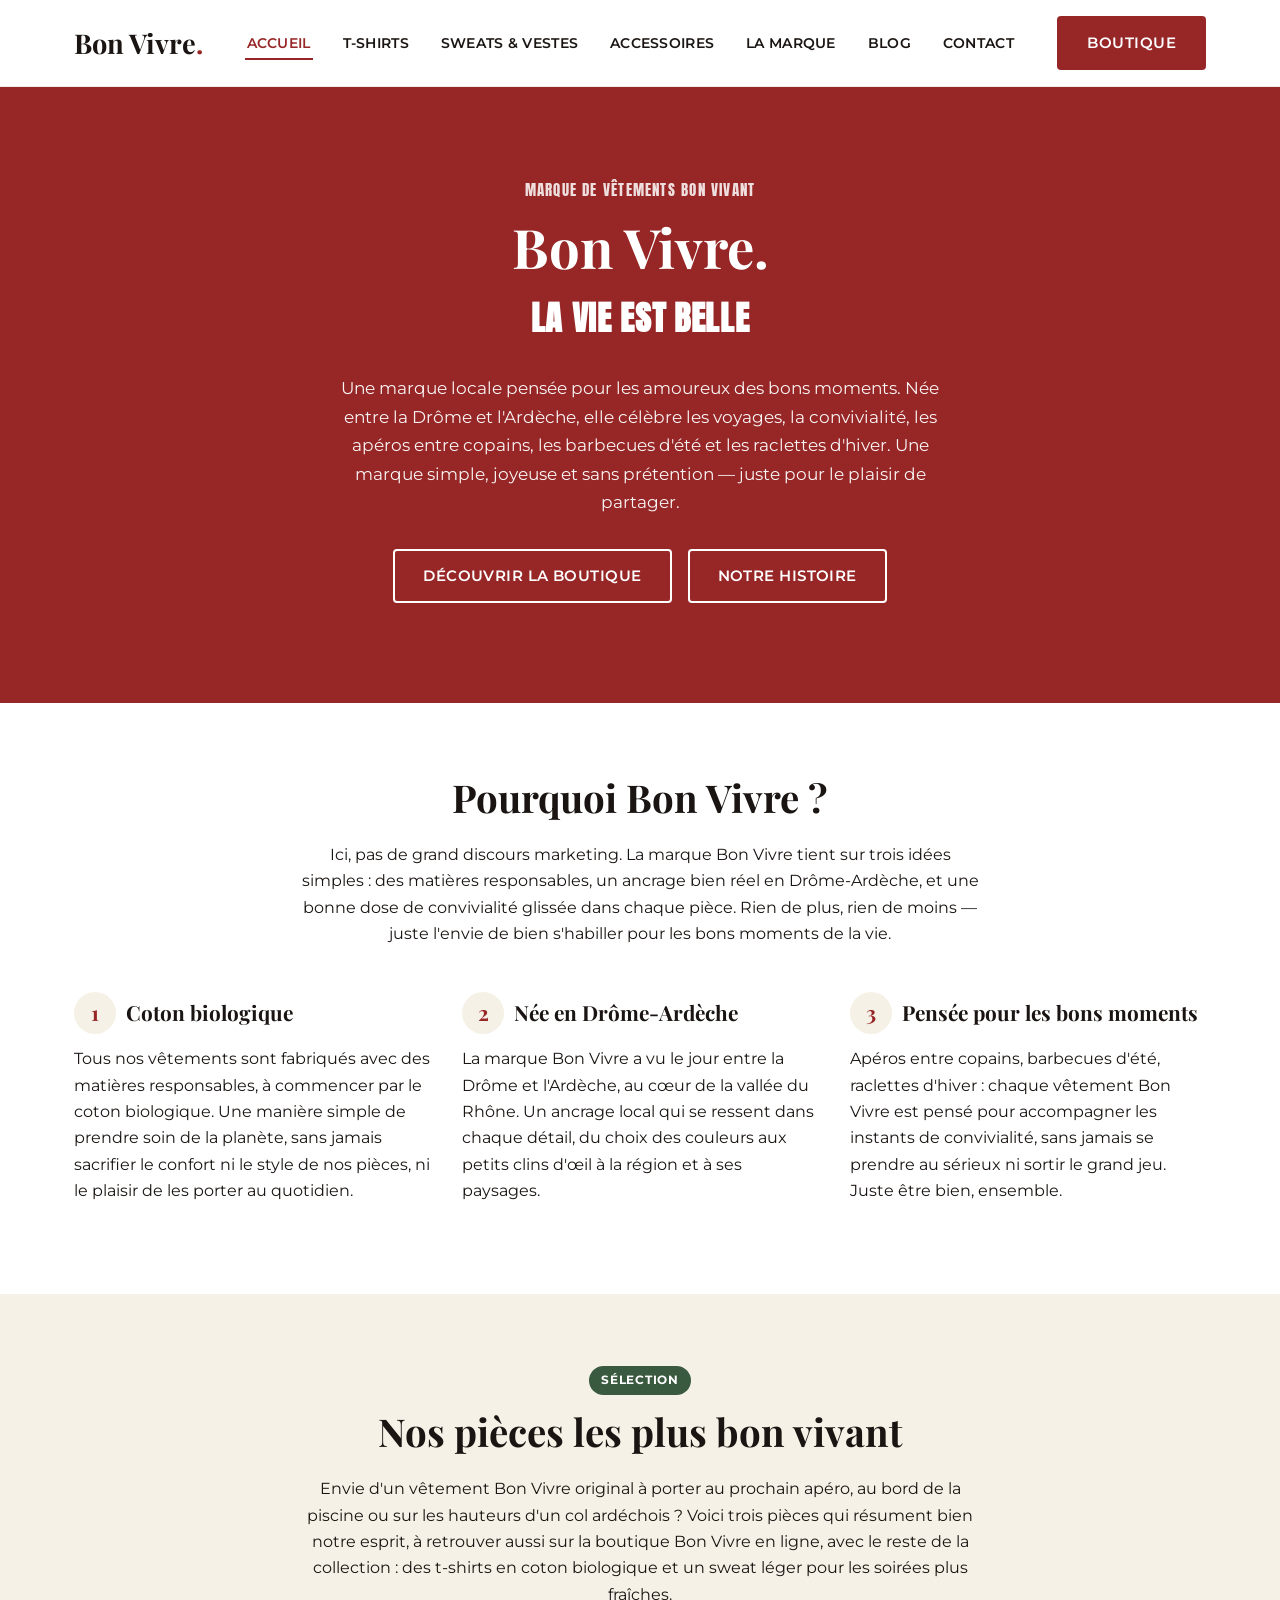
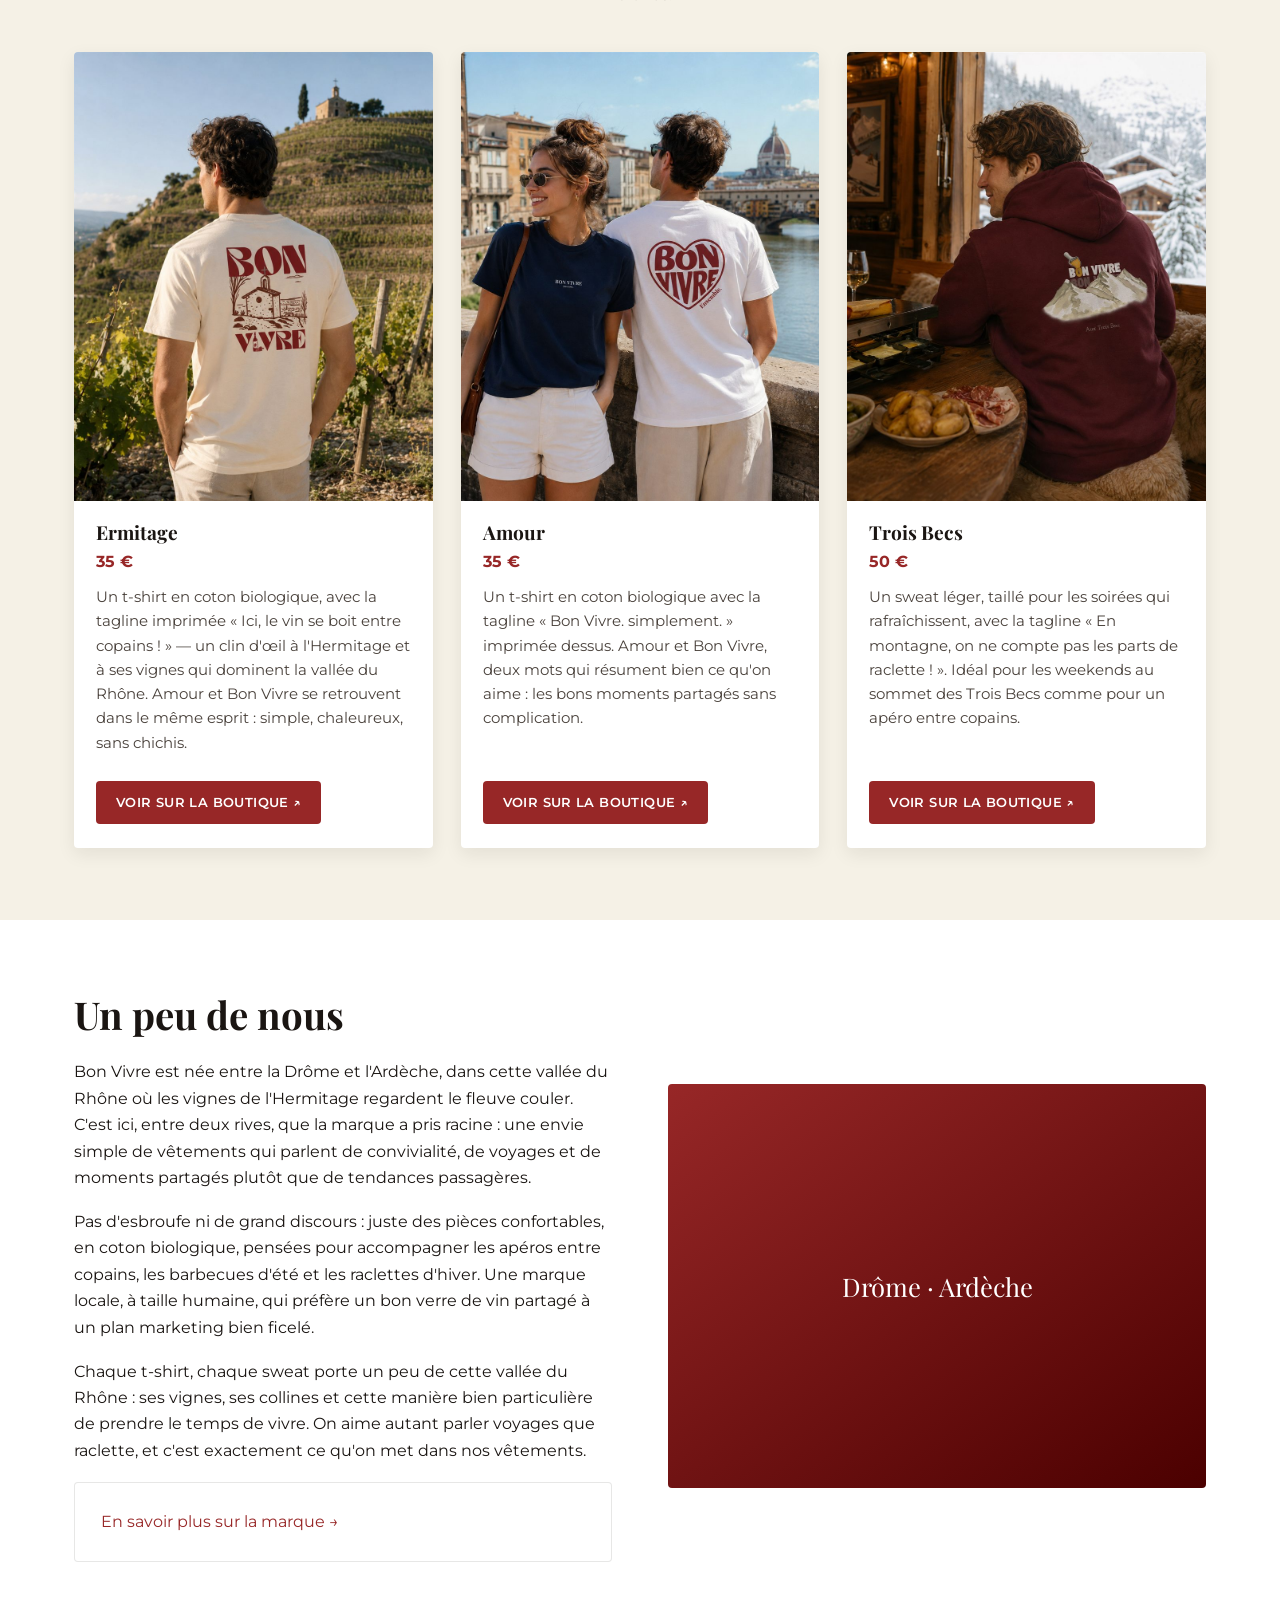
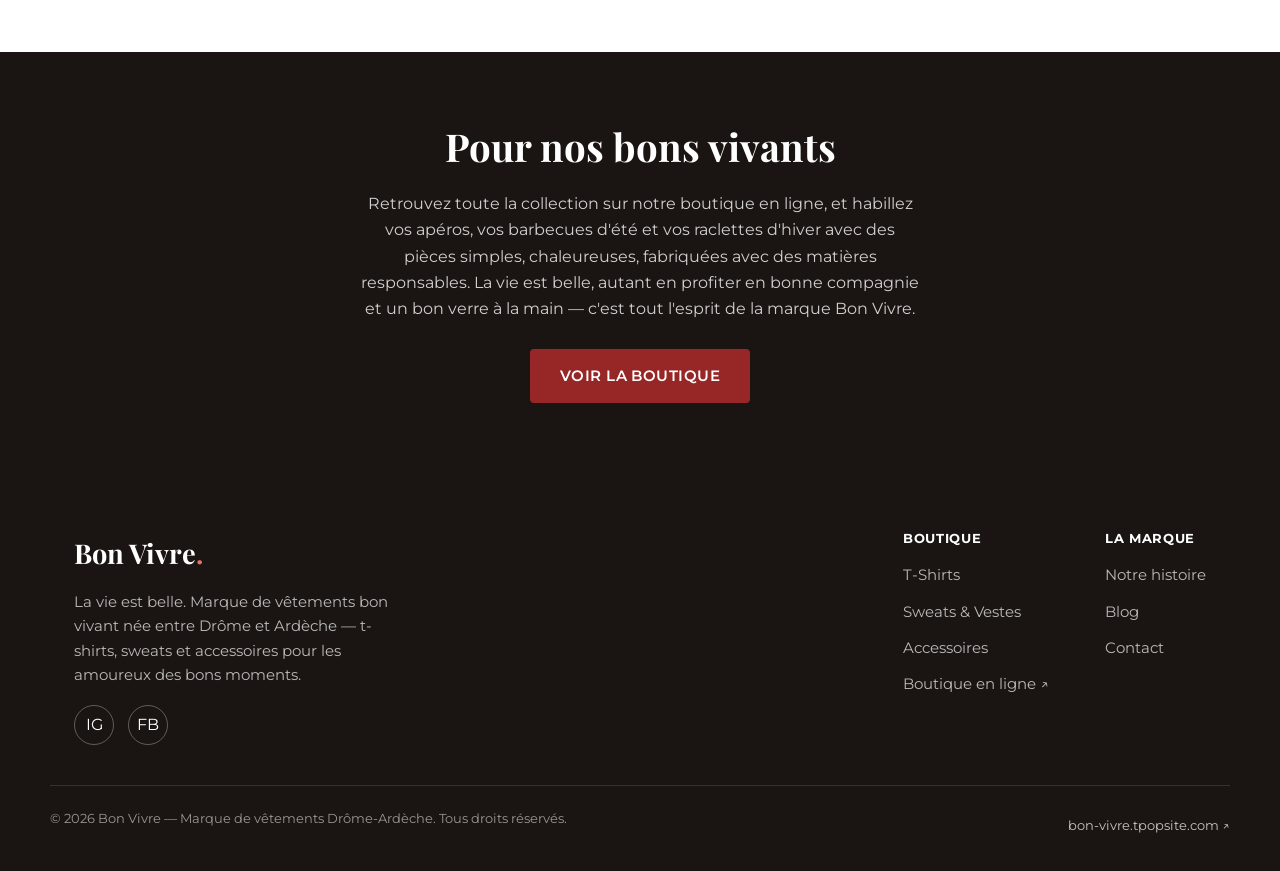
==== index.html @ 7a6c0877 "Bascule toutes les URLs SEO vers le domaine personnalise bonvivre-original.fr" ====
<!DOCTYPE html>
<html lang="fr">
<head>
<meta charset="UTF-8">
<meta name="viewport" content="width=device-width, initial-scale=1.0">
<title>Bon Vivre – Marque de Vêtements Drôme-Ardèche | Boutique</title>
<meta name="description" content="Bon Vivre, la marque de vêtements bon vivant née en Drôme-Ardèche. T-shirts, sweats et accessoires pour les apéros et barbecues entre copains.">
<meta name="robots" content="index, follow">
<link rel="canonical" href="https://bonvivre-original.fr/index.html">
<meta property="og:type" content="website">
<meta property="og:site_name" content="Bon Vivre">
<meta property="og:title" content="Bon Vivre – Marque de Vêtements Drôme-Ardèche">
<meta property="og:description" content="Bon Vivre, la marque de vêtements bon vivant née en Drôme-Ardèche. T-shirts, sweats et accessoires pour les apéros et barbecues entre copains.">
<meta property="og:url" content="https://bonvivre-original.fr/index.html">
<meta property="og:locale" content="fr_FR">
<meta name="twitter:card" content="summary">
<meta name="twitter:title" content="Bon Vivre – Marque de Vêtements Drôme-Ardèche">
<meta name="twitter:description" content="Bon Vivre, la marque de vêtements bon vivant née en Drôme-Ardèche. T-shirts, sweats et accessoires pour les apéros et barbecues entre copains.">
<link rel="icon" type="image/svg+xml" href="images/favicon.svg">
<link rel="preconnect" href="https://fonts.googleapis.com">
<link rel="preconnect" href="https://fonts.gstatic.com" crossorigin>
<link href="https://fonts.googleapis.com/css2?family=Playfair+Display:wght@400;700;900&family=Montserrat:wght@400;500;600;700&family=Anton&display=swap" rel="stylesheet">
<link rel="stylesheet" href="css/styles.css">
<meta name="theme-color" content="#972727">
<script type="application/ld+json">
{
  "@context": "https://schema.org",
  "@type": "Organization",
  "name": "Bon Vivre",
  "url": "https://bonvivre-original.fr/",
  "logo": "https://bonvivre-original.fr/images/favicon.svg",
  "description": "Bon Vivre est une marque locale de vêtements née entre la Drôme et l'Ardèche, pensée pour les amoureux des bons moments.",
  "sameAs": [
    "https://www.instagram.com/bonvivre.original/",
    "https://www.facebook.com/bonvivre.original/",
    "https://bon-vivre.tpopsite.com/"
  ]
}
</script>
<script type="application/ld+json">
{
  "@context": "https://schema.org",
  "@type": "WebSite",
  "name": "Bon Vivre",
  "url": "https://bonvivre-original.fr/"
}
</script>
</head>
<body>
<a href="#main" class="skip-link">Aller au contenu</a>
<header class="site-header">
  <div class="container header-inner">
    <a href="index.html" class="logo" aria-label="Bon Vivre – Retour à l'accueil">Bon Vivre<span class="logo-dot">.</span></a>
    <nav class="main-nav" aria-label="Navigation principale">
      <button class="nav-toggle" type="button" aria-expanded="false" aria-controls="primary-menu" aria-label="Ouvrir le menu">
        <span></span><span></span><span></span>
      </button>
      <ul id="primary-menu" class="nav-menu">
        <li><a href="index.html" class="active">Accueil</a></li>
        <li><a href="tshirts.html">T-Shirts</a></li>
        <li><a href="sweats-polaires.html">Sweats &amp; Vestes</a></li>
        <li><a href="accessoires.html">Accessoires</a></li>
        <li><a href="la-marque.html">La Marque</a></li>
        <li><a href="blog.html">Blog</a></li>
        <li><a href="contact.html">Contact</a></li>
      </ul>
    </nav>
    <div class="header-actions">
      <a href="https://bon-vivre.tpopsite.com/" class="btn btn-shop" target="_blank" rel="noopener">Boutique</a>
    </div>
  </div>
</header>

<main id="main">
<section class="hero"><div class="container">
<p class="hero-kicker">Marque de vêtements bon vivant</p>
<h1>Bon Vivre. <br><span class="hero-tagline">La vie est belle</span></h1>
<p class="lead">Une marque locale pensée pour les amoureux des bons moments. Née entre la Drôme et l'Ardèche, elle célèbre les voyages, la convivialité, les apéros entre copains, les barbecues d'été et les raclettes d'hiver. Une marque simple, joyeuse et sans prétention — juste pour le plaisir de partager.</p>
<div class="hero-actions"><a class="btn btn-outline-light" href="https://bon-vivre.tpopsite.com/" target="_blank" rel="noopener">Découvrir la boutique</a><a class="btn btn-outline-light" href="la-marque.html">Notre histoire</a></div>
</div></section>

<section>
<div class="container">
<div class="section-header">
<h2>Pourquoi Bon Vivre ?</h2>
<p>Ici, pas de grand discours marketing. La marque Bon Vivre tient sur trois idées simples : des matières responsables, un ancrage bien réel en Drôme-Ardèche, et une bonne dose de convivialité glissée dans chaque pièce. Rien de plus, rien de moins — juste l'envie de bien s'habiller pour les bons moments de la vie.</p>
</div>
<div class="feature-grid">
<div class="feature-item">
<h3><span class="feature-icon">1</span> Coton biologique</h3>
<p>Tous nos vêtements sont fabriqués avec des matières responsables, à commencer par le coton biologique. Une manière simple de prendre soin de la planète, sans jamais sacrifier le confort ni le style de nos pièces, ni le plaisir de les porter au quotidien.</p>
</div>
<div class="feature-item">
<h3><span class="feature-icon">2</span> Née en Drôme-Ardèche</h3>
<p>La marque Bon Vivre a vu le jour entre la Drôme et l'Ardèche, au cœur de la vallée du Rhône. Un ancrage local qui se ressent dans chaque détail, du choix des couleurs aux petits clins d'œil à la région et à ses paysages.</p>
</div>
<div class="feature-item">
<h3><span class="feature-icon">3</span> Pensée pour les bons moments</h3>
<p>Apéros entre copains, barbecues d'été, raclettes d'hiver : chaque vêtement Bon Vivre est pensé pour accompagner les instants de convivialité, sans jamais se prendre au sérieux ni sortir le grand jeu. Juste être bien, ensemble.</p>
</div>
</div>
</div>
</section>

<section class="section-cream">
<div class="container">
<div class="section-header">
<span class="tag">Sélection</span>
<h2>Nos pièces les plus bon vivant</h2>
<p>Envie d'un vêtement Bon Vivre original à porter au prochain apéro, au bord de la piscine ou sur les hauteurs d'un col ardéchois ? Voici trois pièces qui résument bien notre esprit, à retrouver aussi sur la boutique Bon Vivre en ligne, avec le reste de la collection : des t-shirts en coton biologique et un sweat léger pour les soirées plus fraîches.</p>
</div>
<div class="card-grid">
<div class="product-card">
<div class="card-media">
<img class="img-main" src="images/products/ermitage-1.jpg" alt="T-shirt Ermitage Bon Vivre porté de dos, impression &quot;Bon Vivre&quot; devant les vignes de l'Hermitage" loading="lazy" width="900" height="1200">
<img class="img-alt" src="images/products/ermitage-2.jpg" alt="T-shirt Ermitage Bon Vivre porté de face, petit logo Bon Vivre sur la poitrine" loading="lazy" width="900" height="1125">
</div>
<div class="card-body">
<h3>Ermitage</h3>
<p class="price">35 €</p>
<p class="desc">Un t-shirt en coton biologique, avec la tagline imprimée « Ici, le vin se boit entre copains ! » — un clin d'œil à l'Hermitage et à ses vignes qui dominent la vallée du Rhône. Amour et Bon Vivre se retrouvent dans le même esprit : simple, chaleureux, sans chichis.</p>
<div class="card-cta"><a class="btn btn-small btn-primary" href="https://bon-vivre.tpopsite.com/product/ermitage" target="_blank" rel="noopener">Voir sur la boutique ↗</a></div>
</div>
</div>
<div class="product-card">
<div class="card-media"><img src="images/products/amour-1.jpg" alt="T-shirt Amour Bon Vivre porté par un couple, impression d'un cœur avec Bon Vivre" loading="lazy" width="900" height="1125"></div>
<div class="card-body">
<h3>Amour</h3>
<p class="price">35 €</p>
<p class="desc">Un t-shirt en coton biologique avec la tagline « Bon Vivre. simplement. » imprimée dessus. Amour et Bon Vivre, deux mots qui résument bien ce qu'on aime : les bons moments partagés sans complication.</p>
<div class="card-cta"><a class="btn btn-small btn-primary" href="https://bon-vivre.tpopsite.com/product/amour" target="_blank" rel="noopener">Voir sur la boutique ↗</a></div>
</div>
</div>
<div class="product-card">
<div class="card-media">
<img class="img-main" src="images/products/trois-becs-1.jpg" alt="Sweat Trois Becs Bon Vivre porté de dos, impression montagne, scène de raclette" loading="lazy" width="900" height="1125">
<img class="img-alt" src="images/products/trois-becs-2.jpg" alt="Sweat Trois Becs Bon Vivre porté de face, petit logo Bon Vivre Aux Trois Becs sur la poitrine" loading="lazy" width="900" height="1125">
</div>
<div class="card-body">
<h3>Trois Becs</h3>
<p class="price">50 €</p>
<p class="desc">Un sweat léger, taillé pour les soirées qui rafraîchissent, avec la tagline « En montagne, on ne compte pas les parts de raclette ! ». Idéal pour les weekends au sommet des Trois Becs comme pour un apéro entre copains.</p>
<div class="card-cta"><a class="btn btn-small btn-primary" href="https://bon-vivre.tpopsite.com/product/trois-becs" target="_blank" rel="noopener">Voir sur la boutique ↗</a></div>
</div>
</div>
</div>
</div>
</section>

<section>
<div class="container">
<div class="two-col">
<div>
<h2>Un peu de nous</h2>
<p>Bon Vivre est née entre la Drôme et l'Ardèche, dans cette vallée du Rhône où les vignes de l'Hermitage regardent le fleuve couler. C'est ici, entre deux rives, que la marque a pris racine : une envie simple de vêtements qui parlent de convivialité, de voyages et de moments partagés plutôt que de tendances passagères.</p>
<p>Pas d'esbroufe ni de grand discours : juste des pièces confortables, en coton biologique, pensées pour accompagner les apéros entre copains, les barbecues d'été et les raclettes d'hiver. Une marque locale, à taille humaine, qui préfère un bon verre de vin partagé à un plan marketing bien ficelé.</p>
<p>Chaque t-shirt, chaque sweat porte un peu de cette vallée du Rhône : ses vignes, ses collines et cette manière bien particulière de prendre le temps de vivre. On aime autant parler voyages que raclette, et c'est exactement ce qu'on met dans nos vêtements.</p>
<p><a class="link-card" href="la-marque.html">En savoir plus sur la marque →</a></p>
</div>
<div class="media-block">Drôme · Ardèche</div>
</div>
</div>
</section>

<section class="cta-band">
<div class="container">
<h2>Pour nos bons vivants</h2>
<p>Retrouvez toute la collection sur notre boutique en ligne, et habillez vos apéros, vos barbecues d'été et vos raclettes d'hiver avec des pièces simples, chaleureuses, fabriquées avec des matières responsables. La vie est belle, autant en profiter en bonne compagnie et un bon verre à la main — c'est tout l'esprit de la marque Bon Vivre.</p>
<a class="btn btn-primary" href="https://bon-vivre.tpopsite.com/" target="_blank" rel="noopener">Voir la boutique</a>
</div></section>
</main>

<footer class="site-footer">
  <div class="container footer-inner">
    <div class="footer-brand">
      <a href="index.html" class="logo" aria-label="Bon Vivre – Retour à l'accueil">Bon Vivre<span class="logo-dot">.</span></a>
      <p>La vie est belle. Marque de vêtements bon vivant née entre Drôme et Ardèche — t-shirts, sweats et accessoires pour les amoureux des bons moments.</p>
      <div class="social-links">
        <a href="https://www.instagram.com/bonvivre.original/" target="_blank" rel="noopener" aria-label="Bon Vivre sur Instagram"><span aria-hidden="true">IG</span></a>
        <a href="https://www.facebook.com/bonvivre.original/" target="_blank" rel="noopener" aria-label="Bon Vivre sur Facebook"><span aria-hidden="true">FB</span></a>
      </div>
    </div>
    <div class="footer-nav-cols">
      <div class="footer-col">
        <h4>Boutique</h4>
        <ul>
          <li><a href="tshirts.html">T-Shirts</a></li>
          <li><a href="sweats-polaires.html">Sweats &amp; Vestes</a></li>
          <li><a href="accessoires.html">Accessoires</a></li>
          <li><a href="https://bon-vivre.tpopsite.com/" target="_blank" rel="noopener">Boutique en ligne ↗</a></li>
        </ul>
      </div>
      <div class="footer-col">
        <h4>La marque</h4>
        <ul>
          <li><a href="la-marque.html">Notre histoire</a></li>
          <li><a href="blog.html">Blog</a></li>
          <li><a href="contact.html">Contact</a></li>
        </ul>
      </div>
    </div>
  </div>
  <div class="container footer-bottom">
    <p>© 2026 Bon Vivre — Marque de vêtements Drôme-Ardèche. Tous droits réservés.</p>
    <a href="https://bon-vivre.tpopsite.com/" target="_blank" rel="noopener">bon-vivre.tpopsite.com ↗</a>
  </div>
</footer>
<script src="js/script.js?v=2"></script>
</body>
</html>
---- css/styles.css ----
/* ==========================================================================
   Bon Vivre — Design System
   Couleurs : #972727 (rouge, principal) · #ffffff (blanc) · #1a1512 (noir)
              #f5f1e6 (orange clair, fond) · #3a5a40 (vert grisé, accent)
   Polices  : Playfair Display (titres) · Montserrat (texte) · Anton (impact)
   ========================================================================== */

:root {
  --color-red: #972727;
  --color-red-dark: #4b0000;
  --color-red-soft: #e96f64;
  --color-white: #ffffff;
  --color-black: #1a1512;
  --color-cream: #f5f1e6;
  --color-green: #3a5a40;

  --font-display: "Playfair Display", Georgia, "Times New Roman", serif;
  --font-body: "Montserrat", "Helvetica Neue", Arial, sans-serif;
  --font-impact: "Anton", Impact, "Arial Narrow", sans-serif;

  --container-width: 1180px;
  --radius: 4px;
  --shadow-card: 0 6px 18px rgba(26, 21, 18, 0.08);
  --transition: 0.2s ease;
}

/* -------------------------------------------------------------------------
   Reset
   ------------------------------------------------------------------------- */
*, *::before, *::after { box-sizing: border-box; }

html { scroll-behavior: smooth; }

body {
  margin: 0;
  font-family: var(--font-body);
  font-size: 16px;
  line-height: 1.65;
  color: var(--color-black);
  background: var(--color-white);
  -webkit-font-smoothing: antialiased;
}

img { max-width: 100%; display: block; }

a {
  color: var(--color-red);
  text-decoration: none;
}
a:hover { color: var(--color-red-dark); }

ul { margin: 0; padding: 0; }
li { list-style: none; }

h1, h2, h3, h4 {
  font-family: var(--font-display);
  font-weight: 700;
  line-height: 1.15;
  margin: 0 0 0.6em;
  color: var(--color-black);
}

h1 { font-size: clamp(2.2rem, 5vw, 3.4rem); }
h2 { font-size: clamp(1.7rem, 3.4vw, 2.4rem); }
h3 { font-size: 1.3rem; }

p { margin: 0 0 1.1em; }

.container {
  width: 100%;
  max-width: var(--container-width);
  margin: 0 auto;
  padding: 0 24px;
}

.visually-hidden {
  position: absolute;
  left: -9999px;
  top: auto;
}

.skip-link {
  position: absolute;
  left: -9999px;
  top: 0;
  background: var(--color-black);
  color: var(--color-white);
  padding: 10px 18px;
  z-index: 200;
}
.skip-link:focus {
  left: 12px;
  top: 12px;
}

/* -------------------------------------------------------------------------
   Buttons & tags
   ------------------------------------------------------------------------- */
.btn {
  display: inline-block;
  font-family: var(--font-body);
  font-weight: 600;
  font-size: 0.92rem;
  letter-spacing: 0.03em;
  text-transform: uppercase;
  padding: 13px 28px;
  border-radius: var(--radius);
  border: 2px solid transparent;
  cursor: pointer;
  transition: background var(--transition), color var(--transition), border-color var(--transition), transform var(--transition);
}

.btn-shop,
.btn-primary {
  background: var(--color-red);
  color: var(--color-white);
}
.btn-shop:hover,
.btn-primary:hover {
  background: var(--color-red-dark);
  color: var(--color-white);
}

.btn-outline {
  background: transparent;
  border-color: var(--color-black);
  color: var(--color-black);
}
.btn-outline:hover {
  background: var(--color-black);
  color: var(--color-white);
}

.btn-outline-light {
  background: transparent;
  border-color: var(--color-white);
  color: var(--color-white);
}
.btn-outline-light:hover {
  background: var(--color-white);
  color: var(--color-red);
}

.btn-small { padding: 9px 18px; font-size: 0.8rem; }

.tag {
  display: inline-block;
  font-family: var(--font-body);
  font-size: 0.72rem;
  font-weight: 700;
  letter-spacing: 0.06em;
  text-transform: uppercase;
  color: var(--color-white);
  background: var(--color-green);
  padding: 5px 12px;
  border-radius: 999px;
}

/* -------------------------------------------------------------------------
   Header
   ------------------------------------------------------------------------- */
.site-header {
  background: var(--color-white);
  border-bottom: 1px solid rgba(26, 21, 18, 0.08);
  position: sticky;
  top: 0;
  z-index: 100;
}

.header-inner {
  display: flex;
  align-items: center;
  justify-content: space-between;
  gap: 20px;
  padding-top: 16px;
  padding-bottom: 16px;
}

.logo {
  font-family: var(--font-display);
  font-size: 1.7rem;
  font-weight: 700;
  color: var(--color-black);
  white-space: nowrap;
}
.logo:hover { color: var(--color-red); }
.logo .logo-dot { color: var(--color-red); }

.main-nav { display: flex; align-items: center; }

.nav-menu {
  display: flex;
  gap: 28px;
  align-items: center;
}

.nav-menu a {
  font-family: var(--font-body);
  font-size: 0.88rem;
  font-weight: 600;
  letter-spacing: 0.02em;
  text-transform: uppercase;
  color: var(--color-black);
  padding: 6px 2px;
  border-bottom: 2px solid transparent;
}
.nav-menu a:hover,
.nav-menu a.active {
  color: var(--color-red);
  border-bottom-color: var(--color-red);
}

.nav-toggle {
  display: none;
  flex-direction: column;
  justify-content: center;
  gap: 5px;
  width: 40px;
  height: 40px;
  background: transparent;
  border: none;
  cursor: pointer;
  padding: 0;
}
.nav-toggle span {
  display: block;
  height: 2px;
  width: 26px;
  background: var(--color-black);
  transition: transform var(--transition), opacity var(--transition);
}
.nav-toggle[aria-expanded="true"] span:nth-child(1) { transform: translateY(7px) rotate(45deg); }
.nav-toggle[aria-expanded="true"] span:nth-child(2) { opacity: 0; }
.nav-toggle[aria-expanded="true"] span:nth-child(3) { transform: translateY(-7px) rotate(-45deg); }

.header-actions { display: flex; align-items: center; gap: 14px; }

/* -------------------------------------------------------------------------
   Hero
   ------------------------------------------------------------------------- */
.hero {
  background: var(--color-red);
  color: var(--color-white);
  padding: 90px 0 100px;
  text-align: center;
}
.hero h1 { color: var(--color-white); }
.hero .hero-kicker {
  font-family: var(--font-impact);
  letter-spacing: 0.08em;
  font-size: 0.95rem;
  text-transform: uppercase;
  color: var(--color-white);
  opacity: 0.85;
  margin-bottom: 14px;
}
.hero .hero-tagline {
  font-family: var(--font-impact);
  font-size: clamp(1.4rem, 3.6vw, 2.1rem);
  letter-spacing: 0.02em;
  text-transform: uppercase;
  margin: 10px 0 26px;
}
.hero p.lead {
  max-width: 620px;
  margin: 0 auto 32px;
  font-size: 1.08rem;
  opacity: 0.95;
}
.hero .hero-actions { display: flex; gap: 16px; justify-content: center; flex-wrap: wrap; }

.page-hero {
  background: var(--color-black);
  color: var(--color-white);
  padding: 64px 0;
  text-align: center;
}
.page-hero h1 { color: var(--color-white); margin-bottom: 0.3em; }
.page-hero p { color: var(--color-cream); max-width: 640px; margin: 0 auto; }
.breadcrumbs {
  font-size: 0.82rem;
  color: rgba(255,255,255,0.7);
  margin-bottom: 14px;
}
.breadcrumbs a { color: rgba(255,255,255,0.85); }
.breadcrumbs a:hover { color: var(--color-white); }

/* -------------------------------------------------------------------------
   Sections
   ------------------------------------------------------------------------- */
section { padding: 72px 0; }
.section-cream { background: var(--color-cream); }
.section-header { text-align: center; max-width: 680px; margin: 0 auto 44px; }
.section-header .tag { margin-bottom: 14px; }

/* -------------------------------------------------------------------------
   Product / content cards
   ------------------------------------------------------------------------- */
.card-grid {
  display: grid;
  grid-template-columns: repeat(3, 1fr);
  gap: 28px;
}

.product-card {
  background: var(--color-white);
  border-radius: var(--radius);
  box-shadow: var(--shadow-card);
  overflow: hidden;
  display: flex;
  flex-direction: column;
  transition: transform var(--transition), box-shadow var(--transition);
}
.product-card:hover { transform: translateY(-4px); box-shadow: 0 12px 26px rgba(26,21,18,0.14); }

.product-card .card-media {
  aspect-ratio: 4 / 5;
  background: linear-gradient(145deg, var(--color-cream), #ecdfc4);
  display: flex;
  align-items: center;
  justify-content: center;
  position: relative;
  overflow: hidden;
}
.product-card .card-media .card-initial {
  font-family: var(--font-display);
  font-size: 3.4rem;
  color: var(--color-red);
  opacity: 0.55;
}
.product-card .card-media img {
  position: absolute;
  inset: 0;
  width: 100%;
  height: 100%;
  object-fit: cover;
  object-position: top center;
}
.product-card .card-media img.img-alt {
  opacity: 0;
  transition: opacity 0.35s ease;
}
.product-card:hover .card-media img.img-alt { opacity: 1; }

/* Variantes de grille pour les collections à 1 ou 2 produits (responsive) */
.card-grid.card-grid--two {
  grid-template-columns: repeat(2, minmax(0, 340px));
  justify-content: center;
}
.card-grid.card-grid--one {
  grid-template-columns: minmax(0, 360px);
  justify-content: center;
}
.product-card .card-body { padding: 20px 22px 24px; flex: 1; display: flex; flex-direction: column; }
.product-card h3 { margin-bottom: 6px; font-size: 1.2rem; }
.product-card .price { font-family: var(--font-body); font-weight: 700; color: var(--color-red); margin-bottom: 10px; }
.product-card p.desc { flex: 1; font-size: 0.92rem; color: #4a423c; }
.product-card .card-cta { margin-top: 10px; }

.link-card {
  display: block;
  background: var(--color-white);
  border: 1px solid rgba(26,21,18,0.1);
  border-radius: var(--radius);
  padding: 26px;
  transition: border-color var(--transition), transform var(--transition);
}
.link-card:hover { border-color: var(--color-red); transform: translateY(-2px); }

/* -------------------------------------------------------------------------
   Feature list (valeurs, à propos)
   ------------------------------------------------------------------------- */
.feature-grid {
  display: grid;
  grid-template-columns: repeat(3, 1fr);
  gap: 32px;
}
.feature-item h3 { display: flex; align-items: center; gap: 10px; }
.feature-item .feature-icon {
  display: inline-flex;
  align-items: center;
  justify-content: center;
  width: 42px;
  height: 42px;
  border-radius: 50%;
  background: var(--color-cream);
  color: var(--color-red);
  font-family: var(--font-display);
  font-weight: 700;
  flex-shrink: 0;
}

.two-col {
  display: grid;
  grid-template-columns: 1fr 1fr;
  gap: 56px;
  align-items: center;
}
.two-col .media-block {
  background: linear-gradient(145deg, var(--color-red), var(--color-red-dark));
  border-radius: var(--radius);
  aspect-ratio: 4/3;
  display: flex;
  align-items: center;
  justify-content: center;
  color: var(--color-white);
  font-family: var(--font-display);
  font-size: 1.6rem;
  text-align: center;
  padding: 24px;
}

blockquote.pull-quote {
  font-family: var(--font-display);
  font-size: 1.5rem;
  color: var(--color-red);
  border-left: 4px solid var(--color-red);
  margin: 32px 0;
  padding: 4px 0 4px 24px;
}

/* -------------------------------------------------------------------------
   Blog
   ------------------------------------------------------------------------- */
.blog-grid {
  display: grid;
  grid-template-columns: repeat(2, 1fr);
  gap: 32px;
}
.blog-card {
  background: var(--color-white);
  border-radius: var(--radius);
  box-shadow: var(--shadow-card);
  overflow: hidden;
}
.blog-card .card-media {
  height: 220px;
  background: linear-gradient(145deg, var(--color-green), #24392a);
  display: flex;
  align-items: center;
  justify-content: center;
  color: var(--color-white);
  font-family: var(--font-display);
  font-size: 1.3rem;
  text-align: center;
  padding: 20px;
}
.blog-card .card-body { padding: 26px; }
.blog-card .meta { font-size: 0.78rem; text-transform: uppercase; letter-spacing: 0.04em; color: var(--color-green); font-weight: 700; margin-bottom: 8px; }

article.post {
  max-width: 720px;
  margin: 0 auto;
}
article.post h2 { margin-top: 1.6em; }
article.post .post-meta {
  font-size: 0.85rem;
  color: #6b6259;
  margin-bottom: 2em;
}
article.post figure.inline-media {
  background: linear-gradient(145deg, var(--color-cream), #ecdfc4);
  border-radius: var(--radius);
  aspect-ratio: 16/8;
  display: flex;
  align-items: center;
  justify-content: center;
  font-family: var(--font-display);
  color: var(--color-red);
  margin: 2em 0;
  text-align: center;
  padding: 20px;
  overflow: hidden;
}
article.post figure.inline-media:has(img) {
  display: block;
  aspect-ratio: auto;
  padding: 0;
  background: none;
  overflow: visible;
}
article.post figure.inline-media img {
  width: 100%;
  aspect-ratio: 16 / 8;
  object-fit: cover;
  display: block;
  border-radius: var(--radius);
}
article.post figure.inline-media figcaption {
  font-family: var(--font-body);
  font-size: 0.78rem;
  color: #8a8178;
  text-align: right;
  margin-top: 8px;
  padding: 0 2px;
}

/* -------------------------------------------------------------------------
   Forms (contact)
   ------------------------------------------------------------------------- */
.form-grid {
  display: grid;
  grid-template-columns: repeat(2, 1fr);
  gap: 18px;
}
.form-grid .full { grid-column: 1 / -1; }

label {
  display: block;
  font-size: 0.82rem;
  font-weight: 600;
  text-transform: uppercase;
  letter-spacing: 0.03em;
  margin-bottom: 6px;
}

input[type="text"],
input[type="email"],
textarea,
select {
  width: 100%;
  font-family: var(--font-body);
  font-size: 1rem;
  padding: 12px 14px;
  border: 1px solid rgba(26,21,18,0.2);
  border-radius: var(--radius);
  background: var(--color-white);
  color: var(--color-black);
}
input:focus, textarea:focus, select:focus {
  outline: none;
  border-color: var(--color-red);
}

.form-note { font-size: 0.85rem; color: #6b6259; margin-top: 14px; }

.form-success {
  font-family: var(--font-display);
  font-size: 1.2rem;
  color: var(--color-green);
  padding: 24px 0;
}

.contact-info-grid {
  display: grid;
  grid-template-columns: 1fr 1fr;
  gap: 48px;
}

/* -------------------------------------------------------------------------
   CTA band
   ------------------------------------------------------------------------- */
.cta-band {
  background: var(--color-black);
  color: var(--color-white);
  text-align: center;
}
.cta-band h2 { color: var(--color-white); }
.cta-band p { color: rgba(255,255,255,0.8); max-width: 560px; margin: 0 auto 26px; }

/* -------------------------------------------------------------------------
   Footer
   ------------------------------------------------------------------------- */
.site-footer {
  background: var(--color-black);
  color: rgba(255,255,255,0.82);
  padding-top: 56px;
}
.footer-inner {
  display: flex;
  justify-content: space-between;
  gap: 48px;
  flex-wrap: wrap;
  padding-bottom: 40px;
  border-bottom: 1px solid rgba(255,255,255,0.12);
}
.footer-brand { max-width: 320px; text-align: left; }
.footer-brand .logo { color: var(--color-white); }
.footer-brand .logo .logo-dot { color: var(--color-red-soft); }
.footer-brand p { color: rgba(255,255,255,0.7); font-size: 0.92rem; margin: 14px 0 18px; }

.social-links {
  display: flex;
  gap: 14px;
  justify-content: flex-start;
}
.social-links a {
  display: inline-flex;
  align-items: center;
  justify-content: center;
  width: 40px;
  height: 40px;
  border-radius: 50%;
  border: 1px solid rgba(255,255,255,0.3);
  color: var(--color-white);
}
.social-links a:hover { background: var(--color-red); border-color: var(--color-red); color: var(--color-white); }
.social-links svg { width: 18px; height: 18px; fill: currentColor; }

.footer-nav-cols { display: flex; gap: 56px; flex-wrap: wrap; }
.footer-col h4 {
  font-family: var(--font-body);
  font-size: 0.82rem;
  text-transform: uppercase;
  letter-spacing: 0.05em;
  color: var(--color-white);
  margin-bottom: 16px;
}
.footer-col li { margin-bottom: 10px; }
.footer-col a { color: rgba(255,255,255,0.7); font-size: 0.92rem; }
.footer-col a:hover { color: var(--color-white); }

.footer-bottom {
  display: flex;
  justify-content: space-between;
  align-items: center;
  flex-wrap: wrap;
  gap: 12px;
  padding: 22px 0 28px;
  font-size: 0.8rem;
  color: rgba(255,255,255,0.55);
}
.footer-bottom a { color: rgba(255,255,255,0.75); }
.footer-bottom a:hover { color: var(--color-white); }

/* -------------------------------------------------------------------------
   Responsive
   ------------------------------------------------------------------------- */
@media (max-width: 900px) {
  .card-grid { grid-template-columns: repeat(2, 1fr); }
  .card-grid.card-grid--two,
  .card-grid.card-grid--one {
    grid-template-columns: minmax(0, 340px);
  }
  .feature-grid { grid-template-columns: repeat(2, 1fr); }
  .two-col { grid-template-columns: 1fr; gap: 32px; }
  .blog-grid { grid-template-columns: 1fr; }
  .contact-info-grid { grid-template-columns: 1fr; gap: 28px; }
}

@media (max-width: 720px) {
  .nav-toggle { display: flex; }
  .main-nav .nav-menu {
    position: absolute;
    top: 100%;
    left: 0;
    right: 0;
    background: var(--color-white);
    flex-direction: column;
    align-items: flex-start;
    gap: 0;
    padding: 8px 24px 18px;
    border-bottom: 1px solid rgba(26,21,18,0.08);
    transform: translateY(-8px);
    opacity: 0;
    pointer-events: none;
    transition: opacity var(--transition), transform var(--transition);
  }
  .main-nav.is-open .nav-menu {
    transform: translateY(0);
    opacity: 1;
    pointer-events: auto;
  }
  .nav-menu a { display: block; padding: 12px 0; width: 100%; }
  .header-actions .btn-shop { padding: 10px 18px; font-size: 0.8rem; }
  .card-grid { grid-template-columns: 1fr; }
  .card-grid.card-grid--two,
  .card-grid.card-grid--one {
    grid-template-columns: minmax(0, 1fr);
  }
  .feature-grid { grid-template-columns: 1fr; }
  .form-grid { grid-template-columns: 1fr; }
  .footer-inner { flex-direction: column; }
  .footer-nav-cols { gap: 32px; }
  section { padding: 52px 0; }
  .hero { padding: 64px 0 72px; }
}
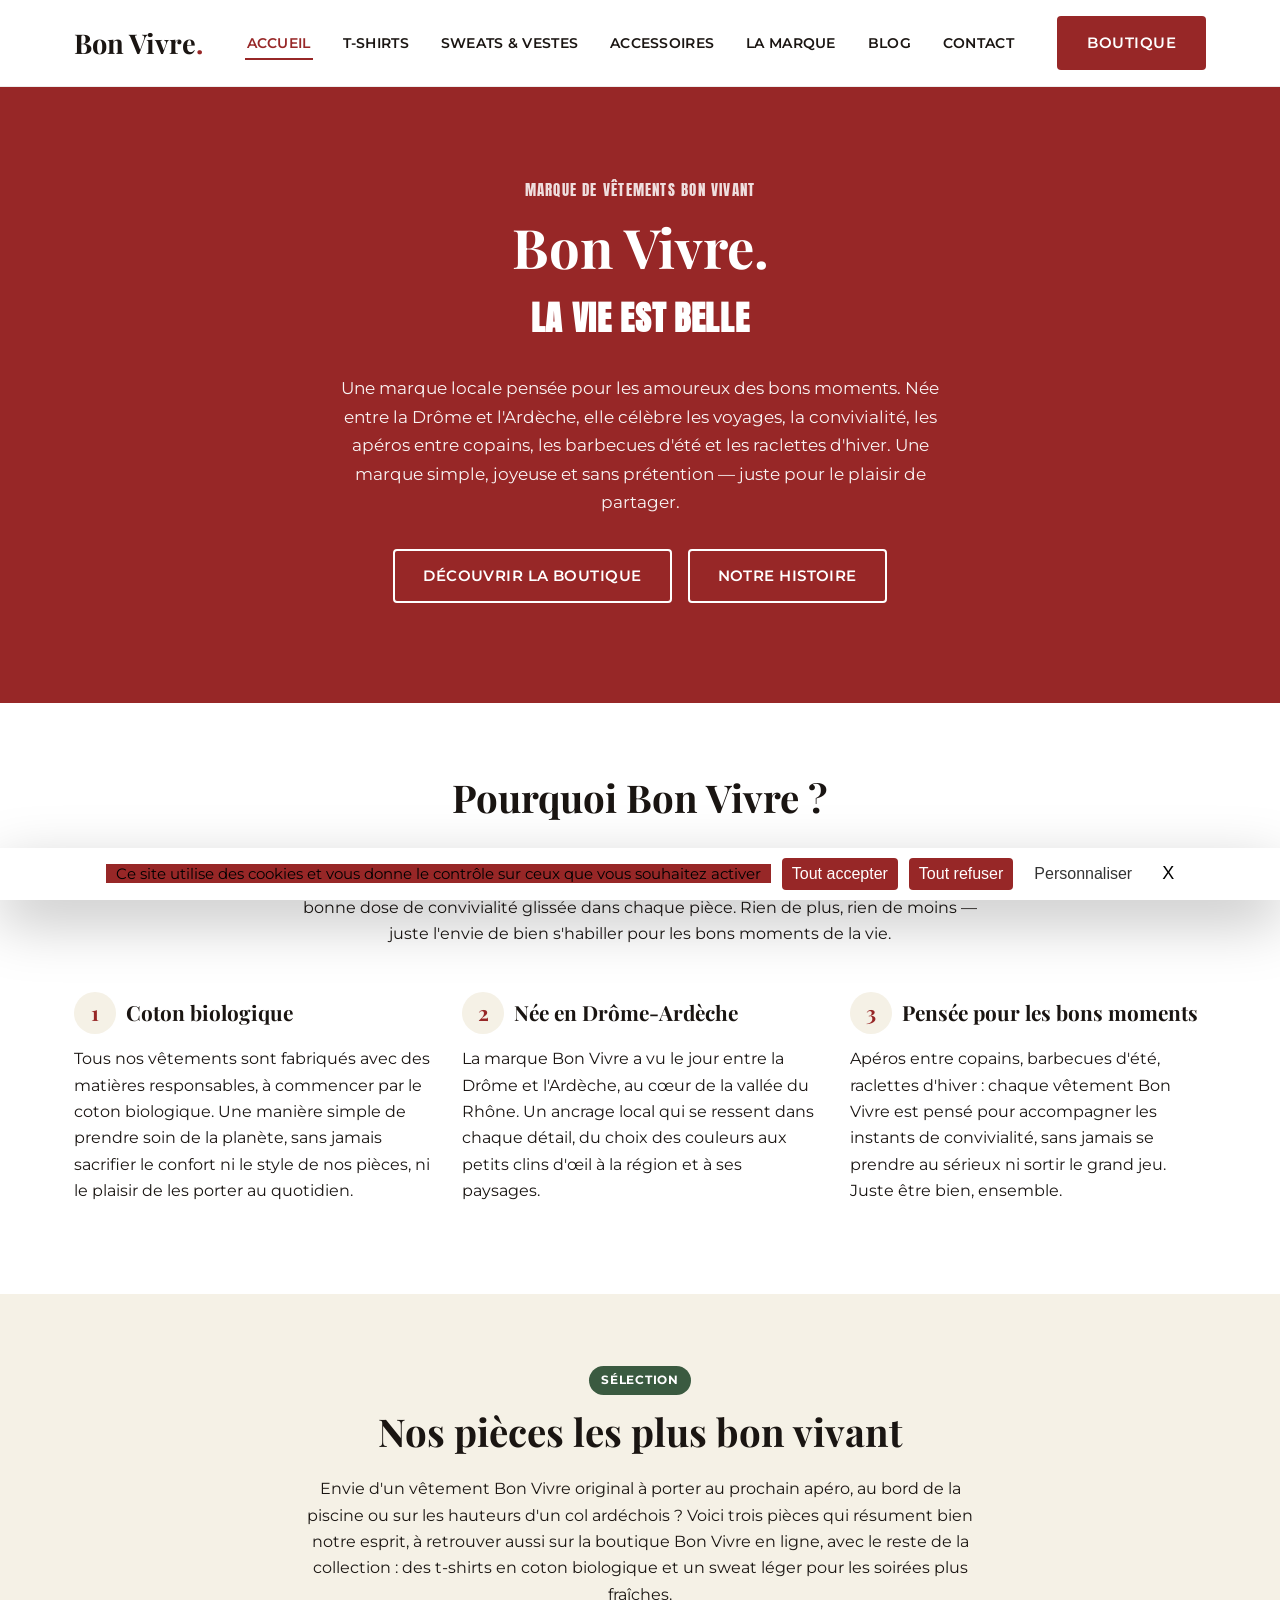
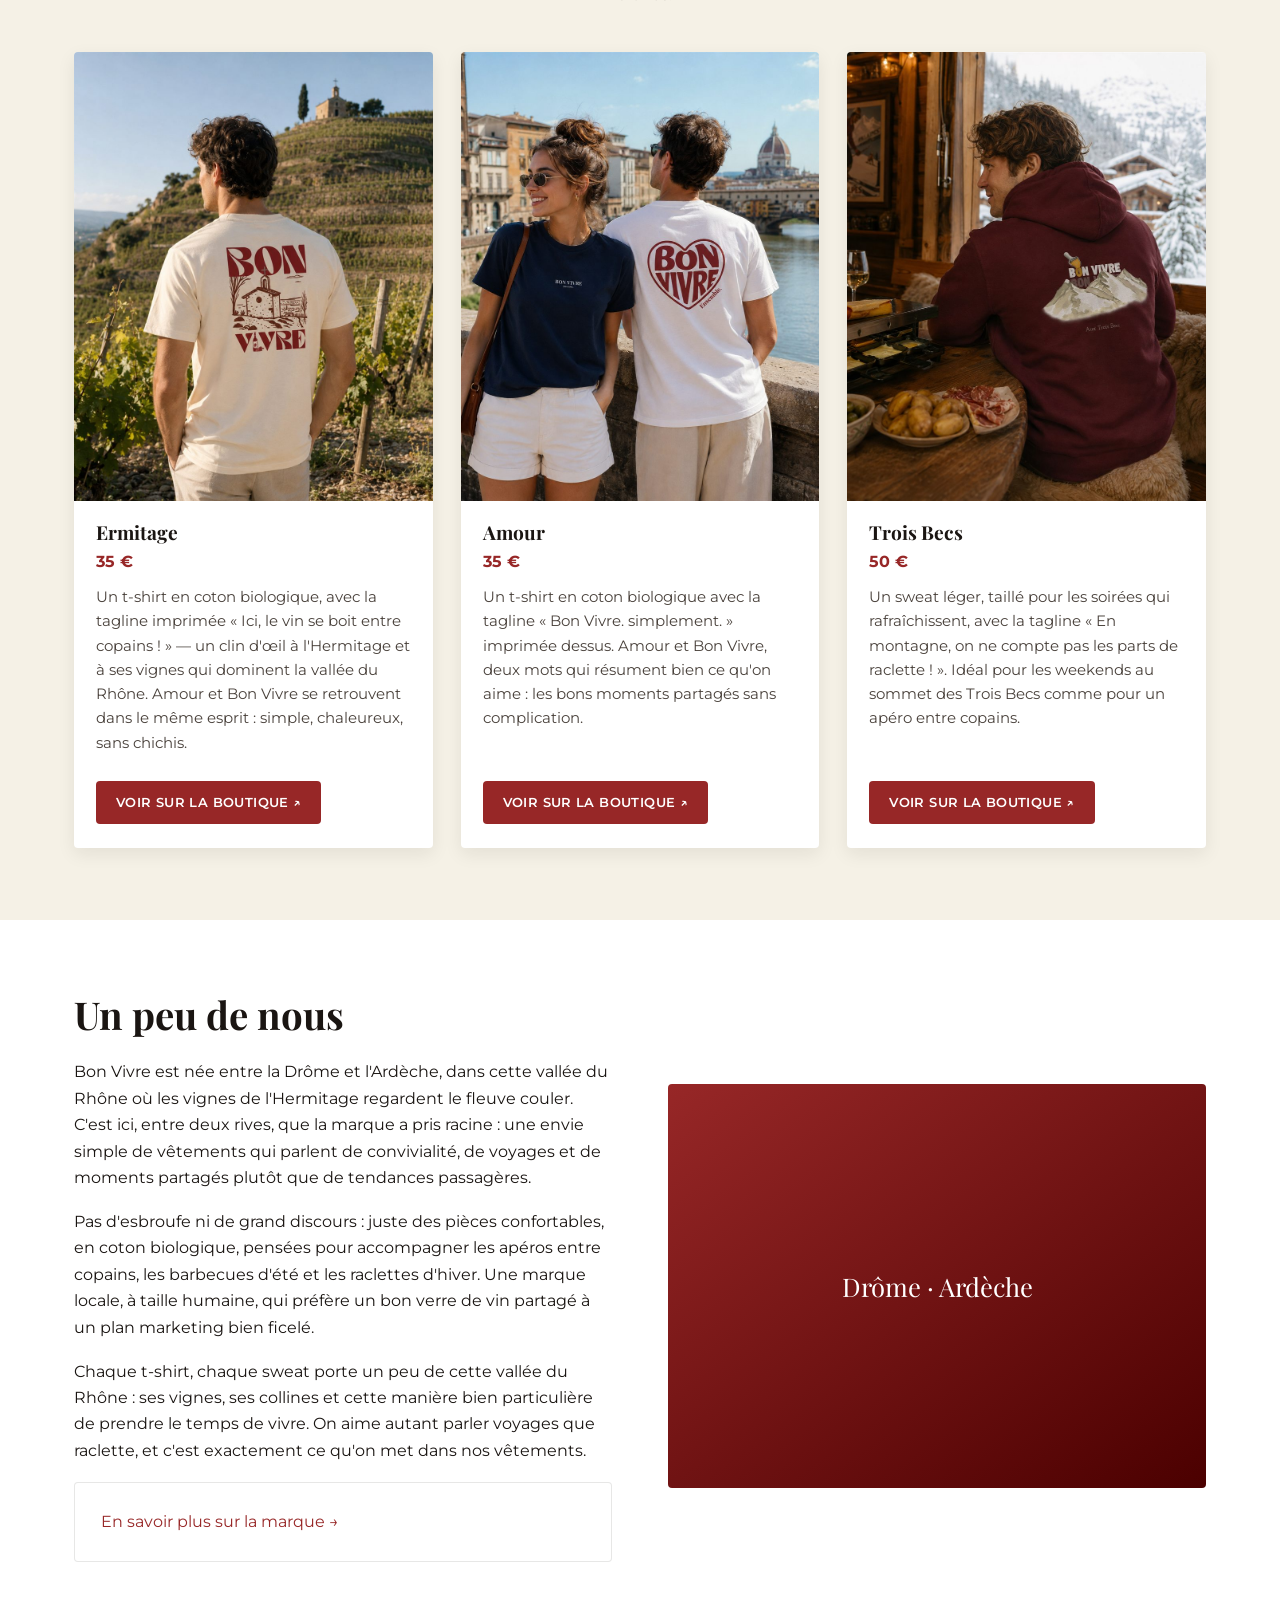
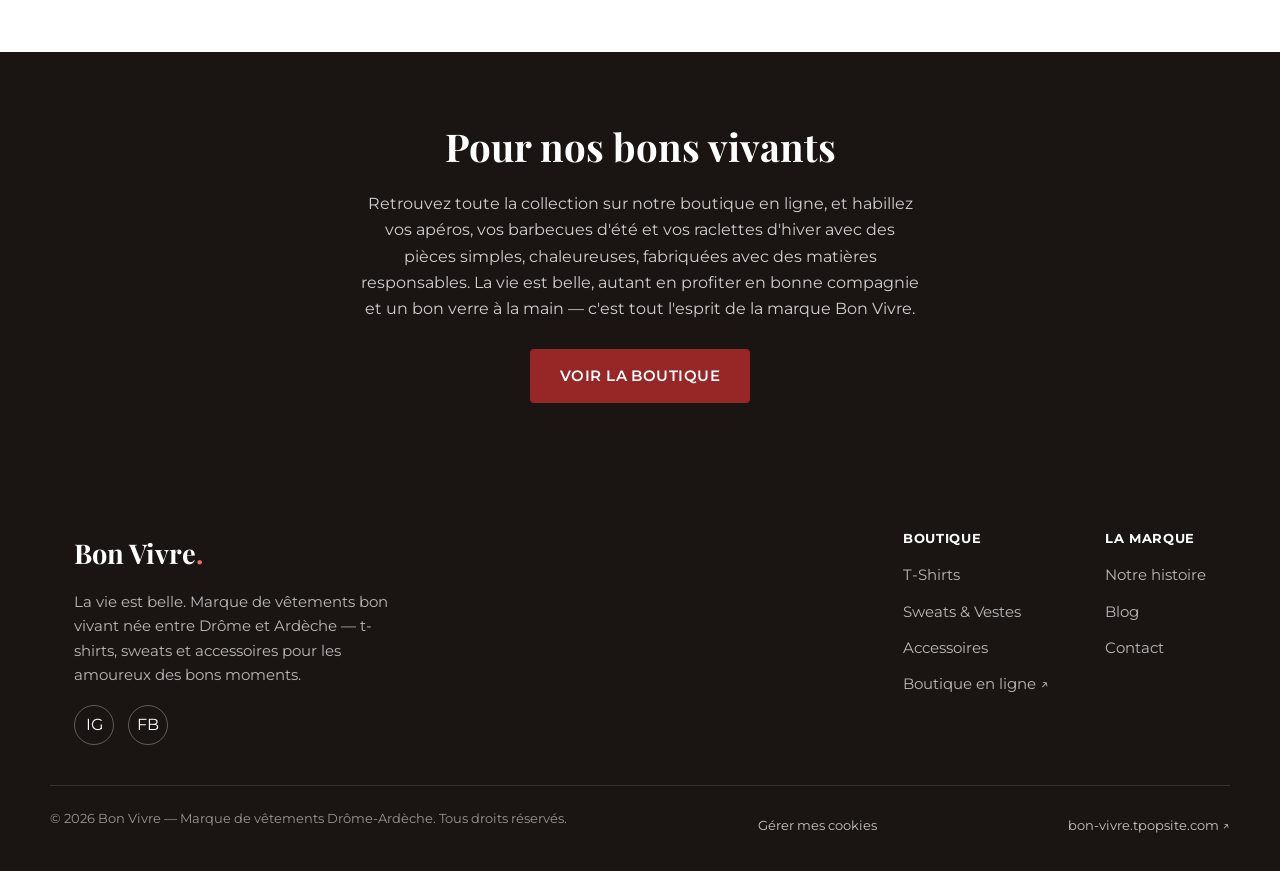
==== commit fa730eb8: "Ajoute tarteaucitron.js pour bloquer GTM jusqu'au consentement (RGPD)" ====
--- a/index.html
+++ b/index.html
@@ -1,6 +1,33 @@
 <!DOCTYPE html>
 <html lang="fr">
 <head>
+<!-- Gestion du consentement (tarteaucitron) avant Google Tag Manager -->
+<script>var tarteaucitronForceLanguage = 'fr';</script>
+<script src="tarteaucitron/tarteaucitron.js"></script>
+<script src="tarteaucitron/tarteaucitron.services.js"></script>
+<script>
+tarteaucitron.init({
+    "hashtag": "#tarteaucitron",
+    "cookieName": "tarteaucitron",
+    "orientation": "bottom",
+    "showAlertSmall": false,
+    "cookieslist": true,
+    "adblocker": false,
+    "AcceptAllCta": true,
+    "DenyAllCta": true,
+    "highPrivacy": true,
+    "handleBrowserDNTRequest": false,
+    "removeCredit": true,
+    "useExternalCss": false,
+    "useExternalJs": false,
+    "showIcon": true,
+    "iconPosition": "BottomRight",
+    "closePopup": true
+});
+tarteaucitron.user.googletagmanagerId = 'GTM-PWZVBS6G';
+(tarteaucitron.job = tarteaucitron.job || []).push('googletagmanager');
+</script>
+<!-- Fin gestion du consentement -->
 <meta charset="UTF-8">
 <meta name="viewport" content="width=device-width, initial-scale=1.0">
 <title>Bon Vivre – Marque de Vêtements Drôme-Ardèche | Boutique</title>
@@ -17,6 +44,10 @@
 <meta name="twitter:title" content="Bon Vivre – Marque de Vêtements Drôme-Ardèche">
 <meta name="twitter:description" content="Bon Vivre, la marque de vêtements bon vivant née en Drôme-Ardèche. T-shirts, sweats et accessoires pour les apéros et barbecues entre copains.">
 <link rel="icon" type="image/svg+xml" href="images/favicon.svg">
+<link rel="icon" type="image/png" sizes="32x32" href="images/favicon-32.png">
+<link rel="icon" type="image/png" sizes="16x16" href="images/favicon-16.png">
+<link rel="shortcut icon" href="favicon.ico">
+<link rel="apple-touch-icon" sizes="180x180" href="images/apple-touch-icon.png">
 <link rel="preconnect" href="https://fonts.googleapis.com">
 <link rel="preconnect" href="https://fonts.gstatic.com" crossorigin>
 <link href="https://fonts.googleapis.com/css2?family=Playfair+Display:wght@400;700;900&family=Montserrat:wght@400;500;600;700&family=Anton&display=swap" rel="stylesheet">
@@ -202,6 +233,7 @@
   </div>
   <div class="container footer-bottom">
     <p>© 2026 Bon Vivre — Marque de vêtements Drôme-Ardèche. Tous droits réservés.</p>
+    <a href="#" onclick="tarteaucitron.userInterface.openPanel(); return false;">Gérer mes cookies</a>
     <a href="https://bon-vivre.tpopsite.com/" target="_blank" rel="noopener">bon-vivre.tpopsite.com ↗</a>
   </div>
 </footer>
--- a/css/styles.css
+++ b/css/styles.css
@@ -675,3 +675,36 @@
   section { padding: 52px 0; }
   .hero { padding: 64px 0 72px; }
 }
+
+/* -------------------------------------------------------------------------
+   tarteaucitron (bandeau de consentement) — couleurs de marque
+   ------------------------------------------------------------------------- */
+#tarteaucitronAlertBig #tarteaucitronPersonalize2,
+.tarteaucitronCTAButton,
+#tarteaucitron #tarteaucitronPrivacyUrl,
+#tarteaucitron #tarteaucitronPrivacyUrlDialog,
+#tarteaucitronRoot .tarteaucitronDeny,
+#tarteaucitronRoot .tarteaucitronAllow,
+#tarteaucitron #tarteaucitronServices .tarteaucitronLine .tarteaucitronAsk .tarteaucitronAllow,
+#tarteaucitron #tarteaucitronServices .tarteaucitronLine .tarteaucitronAsk .tarteaucitronDeny,
+#tarteaucitron #tarteaucitronServices #tarteaucitronAllAllowed.tarteaucitronIsSelected,
+#tarteaucitron #tarteaucitronServices #tarteaucitronAllDenied.tarteaucitronIsSelected,
+#tarteaucitron #tarteaucitronServices #tarteaucitronAllDenied2.tarteaucitronIsSelected,
+#tarteaucitron #tarteaucitronServices .tarteaucitronLine.tarteaucitronIsAllowed .tarteaucitronAllow,
+#tarteaucitron #tarteaucitronServices #tarteaucitronServices_mandatory .tarteaucitronLine button.tarteaucitronAllow,
+#tarteaucitron #tarteaucitronServices .tarteaucitronLine.tarteaucitronIsDenied .tarteaucitronDeny,
+.tac_activate .tarteaucitronAllow {
+  background: var(--color-red) !important;
+  color: var(--color-white) !important;
+}
+#tarteaucitronIcon,
+#tarteaucitronRoot #tarteaucitronIcon svg,
+#tarteaucitronDisclaimerAlert {
+  background-color: var(--color-red) !important;
+}
+#tarteaucitron #tarteaucitronPrivacyUrl:hover,
+#tarteaucitronRoot .tarteaucitronDeny:hover,
+#tarteaucitronRoot .tarteaucitronAllow:hover,
+.tarteaucitronCTAButton:hover {
+  background: var(--color-red-dark) !important;
+}
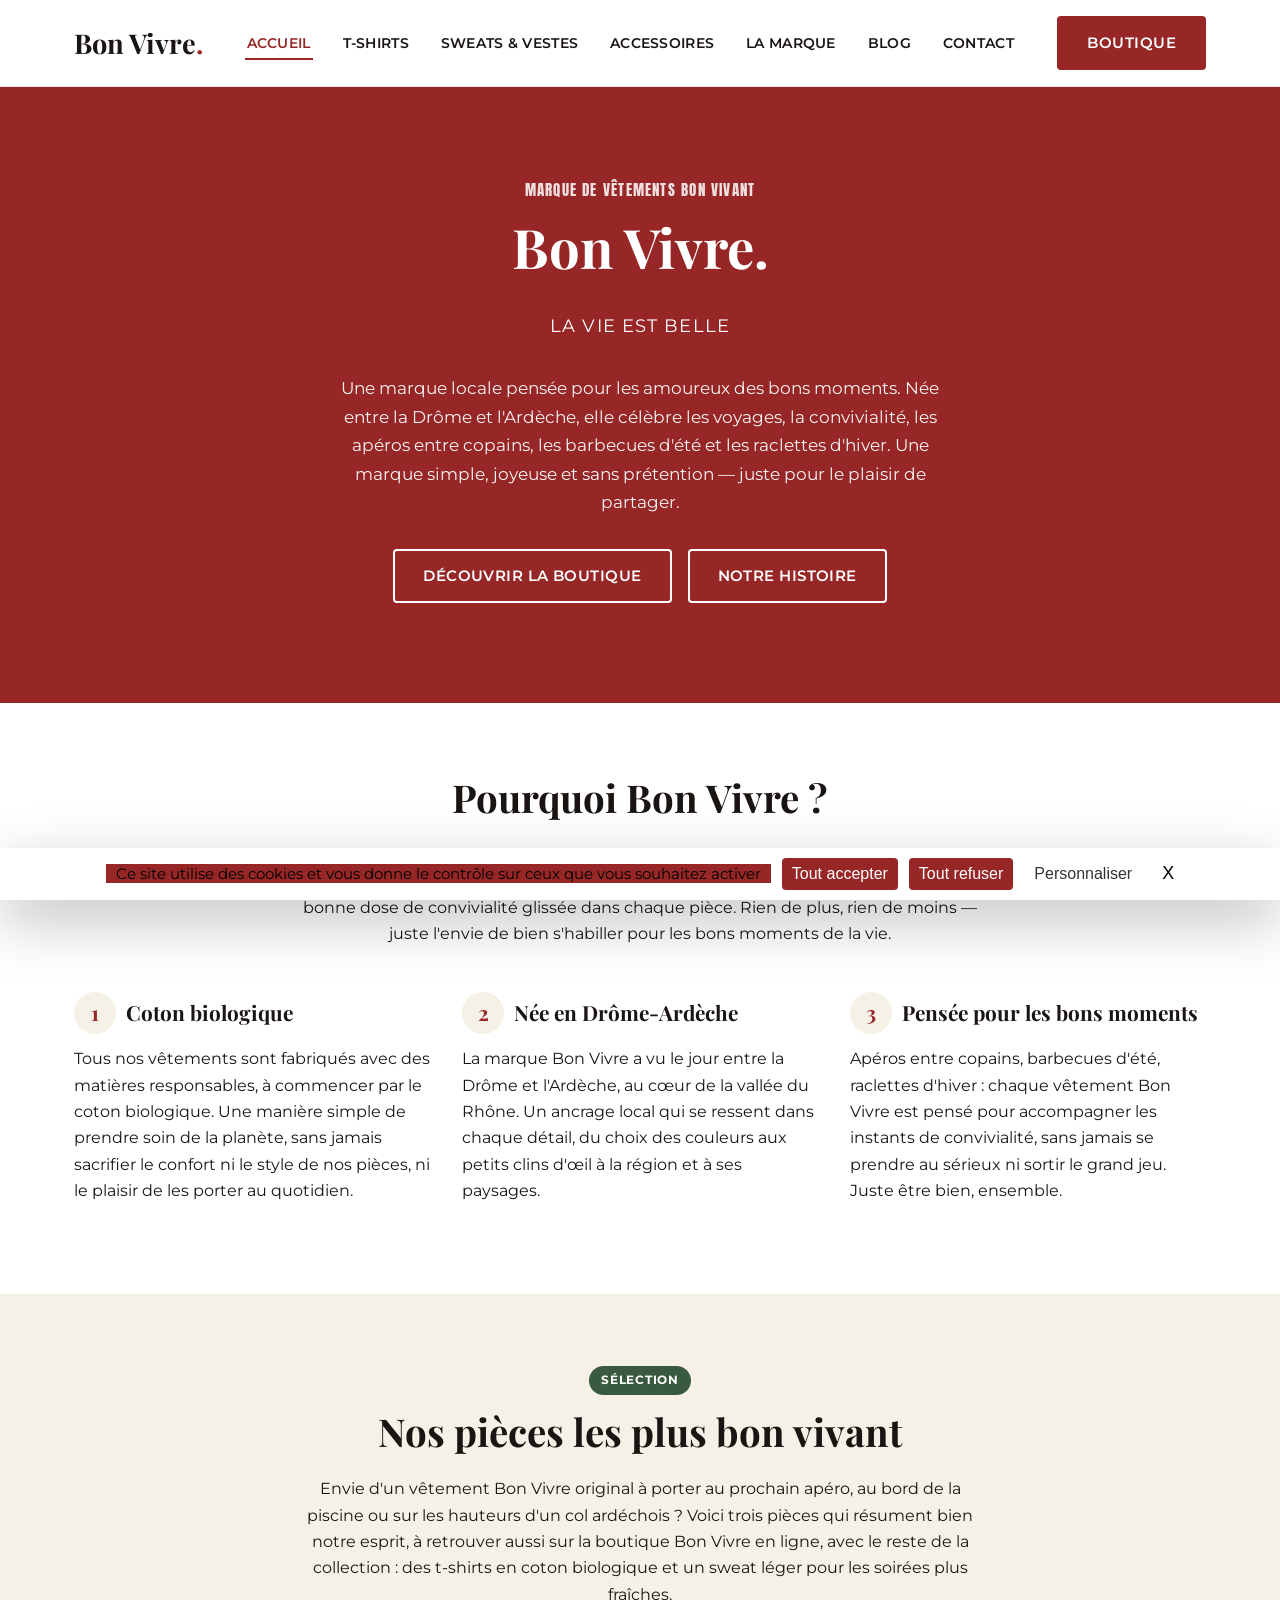
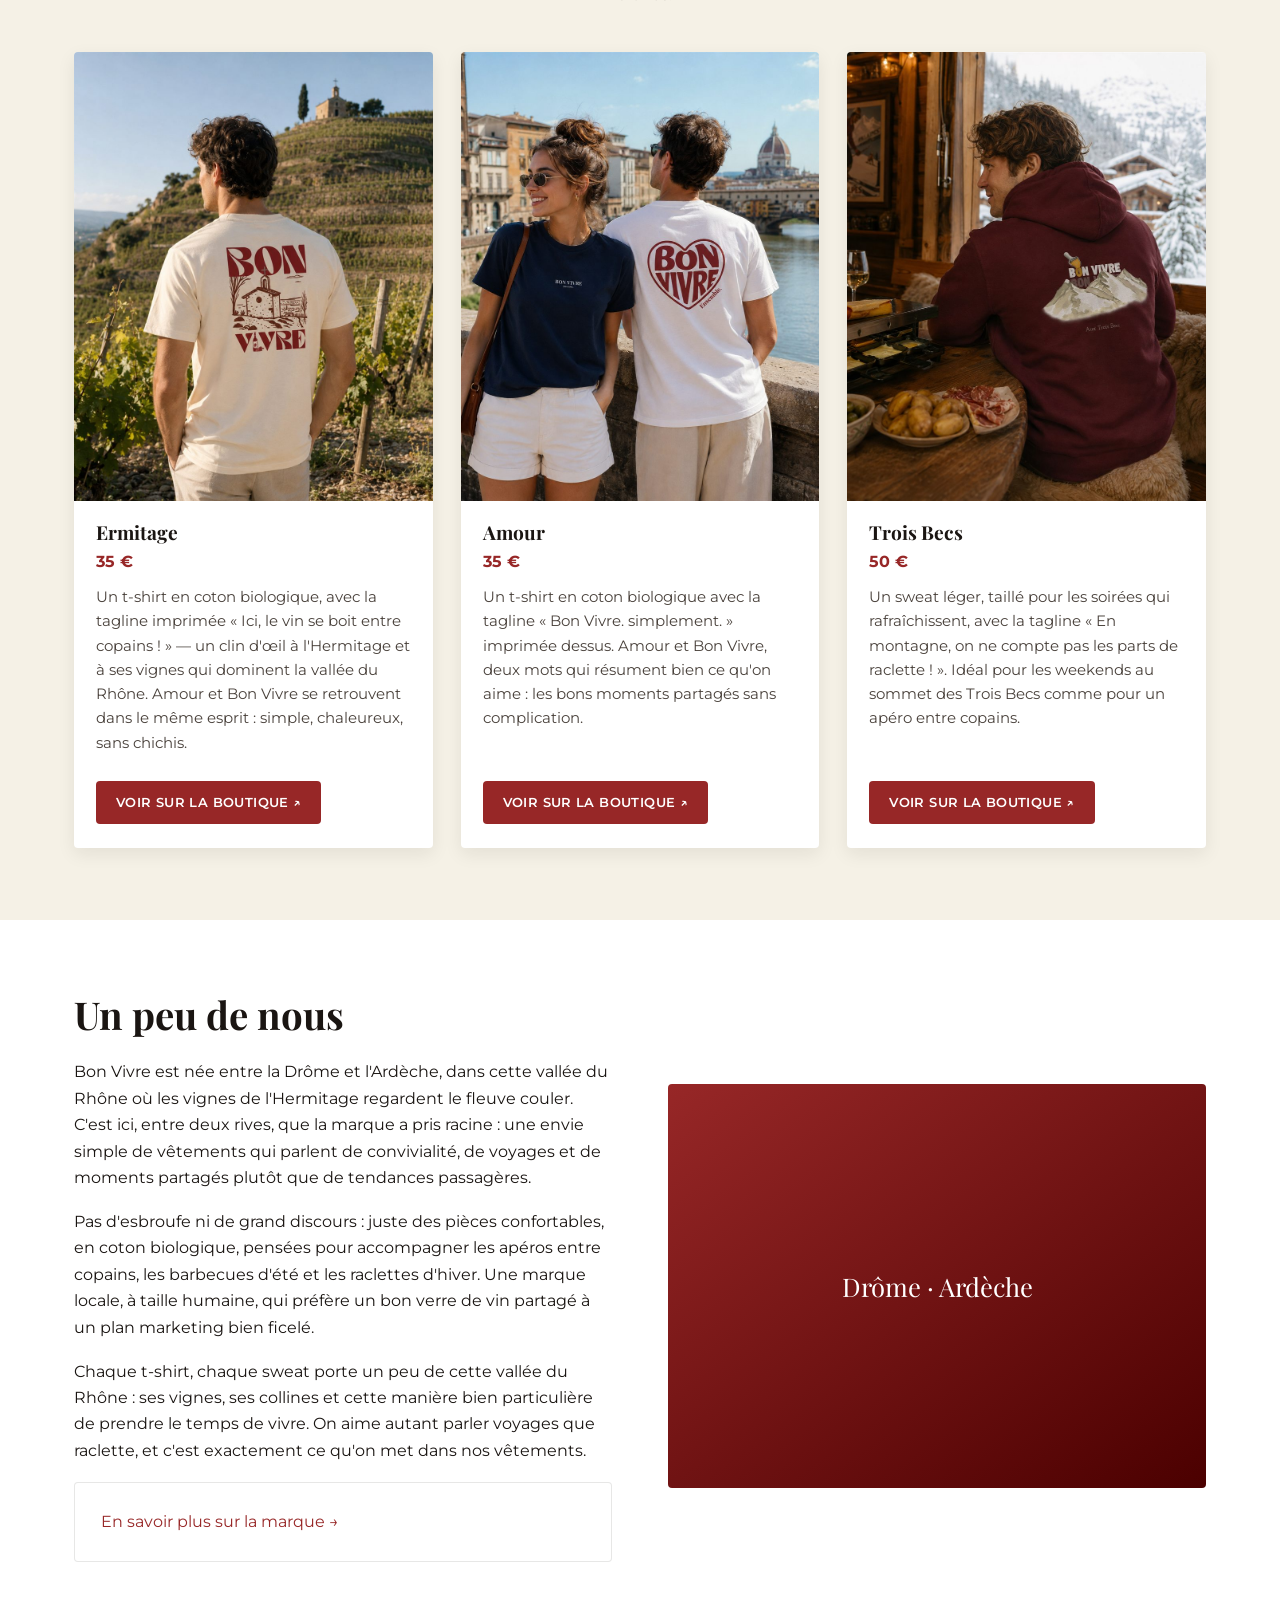
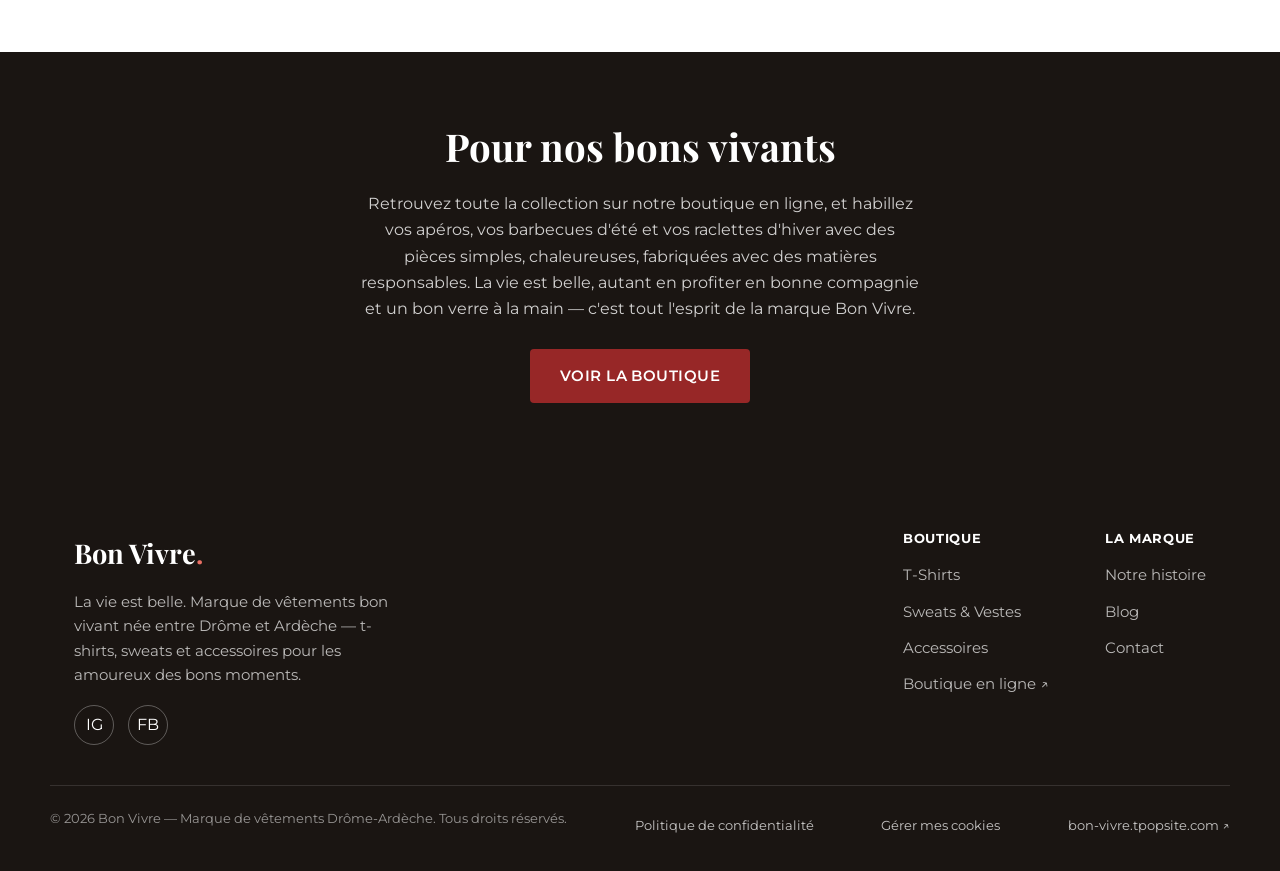
==== commit 507d5090: "Ajoute la politique de confidentialité et corrige le fond rouge de l'icône tarteaucitron" ====
--- a/index.html
+++ b/index.html
@@ -22,7 +22,8 @@
     "useExternalJs": false,
     "showIcon": true,
     "iconPosition": "BottomRight",
-    "closePopup": true
+    "closePopup": true,
+    "googleConsentMode": false
 });
 tarteaucitron.user.googletagmanagerId = 'GTM-PWZVBS6G';
 (tarteaucitron.job = tarteaucitron.job || []).push('googletagmanager');
@@ -233,6 +234,7 @@
   </div>
   <div class="container footer-bottom">
     <p>© 2026 Bon Vivre — Marque de vêtements Drôme-Ardèche. Tous droits réservés.</p>
+    <a href="politique-de-confidentialite.html">Politique de confidentialité</a>
     <a href="#" onclick="tarteaucitron.userInterface.openPanel(); return false;">Gérer mes cookies</a>
     <a href="https://bon-vivre.tpopsite.com/" target="_blank" rel="noopener">bon-vivre.tpopsite.com ↗</a>
   </div>
--- a/css/styles.css
+++ b/css/styles.css
@@ -255,9 +255,10 @@
   margin-bottom: 14px;
 }
 .hero .hero-tagline {
-  font-family: var(--font-impact);
-  font-size: clamp(1.4rem, 3.6vw, 2.1rem);
-  letter-spacing: 0.02em;
+  font-family: var(--font-body);
+  font-weight: 400;
+  font-size: clamp(0.9rem, 2vw, 1.15rem);
+  letter-spacing: 0.06em;
   text-transform: uppercase;
   margin: 10px 0 26px;
 }
@@ -697,10 +698,11 @@
   background: var(--color-red) !important;
   color: var(--color-white) !important;
 }
-#tarteaucitronIcon,
-#tarteaucitronRoot #tarteaucitronIcon svg,
 #tarteaucitronDisclaimerAlert {
   background-color: var(--color-red) !important;
+}
+#tarteaucitronIcon {
+  background: transparent !important;
 }
 #tarteaucitron #tarteaucitronPrivacyUrl:hover,
 #tarteaucitronRoot .tarteaucitronDeny:hover,
